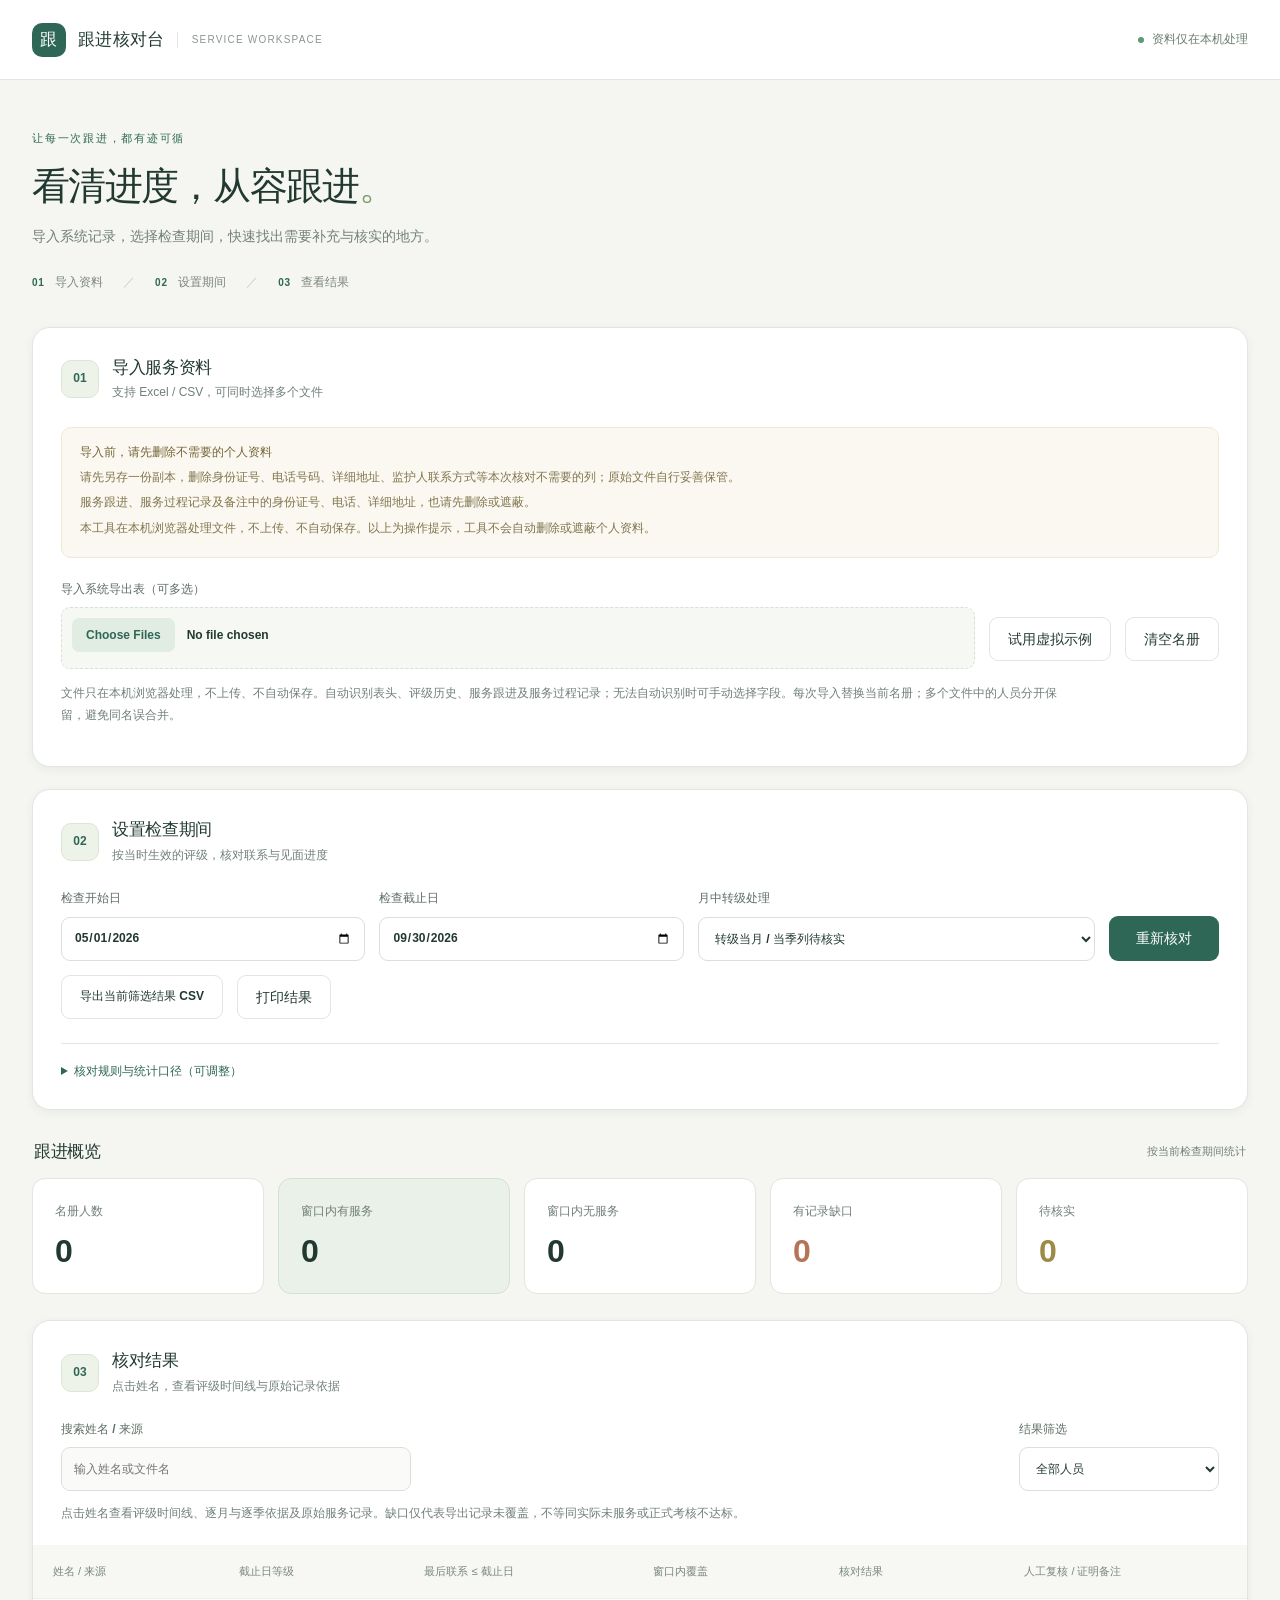
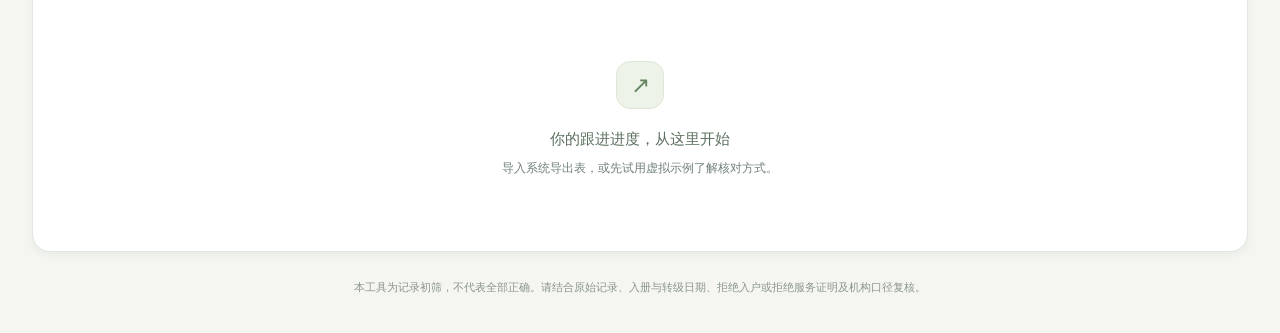
==== index.html @ 6cd7bc01 "Publish responsive follow-up audit tool with import validation" ====
<!doctype html><html lang="zh-Hans"><meta charset="utf-8"><meta name="viewport" content="width=device-width,initial-scale=1"><title>跟进核对台</title><link rel="stylesheet" href="ui.css">
<nav class="topbar"><a class="brand" href="#"><span class="brand-mark">跟</span>跟进核对台<span class="brand-sub">SERVICE WORKSPACE</span></a><span class="local-badge"><i></i>资料仅在本机处理</span></nav><header><div class="eyebrow">让每一次跟进，都有迹可循</div><h1>看清进度，从容跟进<span>。</span></h1><p>导入系统记录，选择检查期间，快速找出需要补充与核实的地方。</p><div class="workflow"><span><b>01</b> 导入资料</span><em>／</em><span><b>02</b> 设置期间</span><em>／</em><span><b>03</b> 查看结果</span></div></header><main>
<section class="card controls import-card"><div class="section-heading"><span class="step">01</span><div><h2>导入服务资料</h2><p>支持 Excel / CSV，可同时选择多个文件</p></div></div><aside class="privacy" style="background:#fff6e5;border:1px solid #e6c889;border-radius:10px;padding:14px 16px;margin-bottom:18px;line-height:1.7"><strong>导入前，请先删除不需要的个人资料</strong><p style="margin:8px 0">请先另存一份副本，删除身份证号、电话号码、详细地址、监护人联系方式等本次核对不需要的列；原始文件自行妥善保管。</p><p style="margin:8px 0">服务跟进、服务过程记录及备注中的身份证号、电话、详细地址，也请先删除或遮蔽。</p><p style="margin:8px 0 0;font-size:13px">本工具在本机浏览器处理文件，不上传、不自动保存。以上为操作提示，工具不会自动删除或遮蔽个人资料。</p></aside><div class="row"><label>导入系统导出表（可多选）<input id="files" type="file" accept=".xlsx,.xls,.csv" multiple></label><button id="demo" class="secondary">试用虚拟示例</button><button id="clear" class="secondary">清空名册</button></div><p class="muted">文件只在本机浏览器处理，不上传、不自动保存。自动识别表头、评级历史、服务跟进及服务过程记录；无法自动识别时可手动选择字段。每次导入替换当前名册；多个文件中的人员分开保留，避免同名误合并。</p><div id="msg" class="muted" role="status" aria-live="polite"></div><button id="importReport" class="secondary" hidden>查看资料检查报告</button></section>
<section class="card controls period-card"><div class="section-heading"><span class="step">02</span><div><h2>设置检查期间</h2><p>按当时生效的评级，核对联系与见面进度</p></div></div><div class="row"><label>检查开始日<input type="date" id="start" value="2026-05-01"></label><label>检查截止日<input type="date" id="end" value="2026-09-30"></label><label>月中转级处理<select id="partial"><option value="review">转级当月 / 当季列待核实</option><option value="strict">从评级生效日起检查</option></select></label><button id="run">重新核对</button><button class="secondary" id="csv">导出当前筛选结果 CSV</button><button class="secondary" onclick="window.print()">打印结果</button></div>
<details><summary>核对规则与统计口径（可调整）</summary><p class="muted">三级每月跟进、每季度至少见面一次；四级每季度跟进、每年至少一次见面（按你确认的统计口径）；五 / 六级每半年联系。电话可满足联系，不能算见面。只有实际有效服务才应计入，系统简表无法证明是否接通。</p><div class="row"><label>五 / 六级联系间隔（月）<input id="interval" type="number" min="1" max="24" value="6"></label><label>未知服务形式<select id="unknown"><option value="contact">计联系，见面待核实</option><option value="review">联系与见面均待核实</option></select></label></div><div id="types" class="row"></div><p class="muted">勾选的方式计为见面。个案默认不勾选：需确认是否面对面；社区服务按此前口径默认计为见面，可取消。活动 / 小组属于实际参加才计入。评级日期不当服务日期；更新时间不当服务日期。同日同方式合并只用于覆盖核对，不代表系统服务人次。</p><p class="muted">季度按自然季度（1—3 / 4—6 / 7—9 / 10—12月），不完整季度列待核实。截止日当天视为完整观察日；截止日尚未结束的月份 / 季度只提示进度。半年检查同时参考窗口记录及最近联系间隔；窗口不足半年时不凭零记录判超期。年度要求未到年末列待核实。</p><p class="muted">无初始评级不倒推，无入册日不假定为评级日。拒绝入户只用于人工复核，不自动豁免月度联系。工具不会把证明备注直接当作服务。</p></details></section>
<section class="overview"><div class="overview-heading"><h2>跟进概览</h2><span>按当前检查期间统计</span></div><div class="stats" id="stats"></div></section>
<section class="card results-card"><div class="section-heading"><span class="step">03</span><div><h2>核对结果</h2><p>点击姓名，查看评级时间线与原始记录依据</p></div></div><div class="row filters"><label>搜索姓名 / 来源<input id="search" placeholder="输入姓名或文件名"></label><label>结果筛选<select id="filter"><option value="all">全部人员</option><option value="issue">有缺口或待核实</option><option value="gap">有记录缺口</option><option value="none">窗口内无服务</option></select></label></div><p class="muted">点击姓名查看评级时间线、逐月与逐季依据及原始服务记录。缺口仅代表导出记录未覆盖，不等同实际未服务或正式考核不达标。</p><div class="scroll"><table><thead><tr><th>姓名 / 来源</th><th>截止日等级</th><th>最后联系 ≤ 截止日</th><th>窗口内覆盖</th><th>核对结果</th><th>人工复核 / 证明备注</th></tr></thead><tbody id="body"></tbody></table><div id="empty" class="empty"><div class="empty-icon">↗</div><h3>你的跟进进度，从这里开始</h3><p>导入系统导出表，或先试用虚拟示例了解核对方式。</p></div></div></section><footer>本工具为记录初筛，不代表全部正确。请结合原始记录、入册与转级日期、拒绝入户或拒绝服务证明及机构口径复核。</footer></main><dialog id="detail"></dialog>
<script src="xlsx.min.js"></script><script src="core.js"></script></html>
---- ui.css ----
:root{--ink:#223932;--muted:#718078;--green:#2e6755;--line:#e1e6df;--paper:#fff;--bg:#f5f6f2;--radius:18px;font-family:Inter,-apple-system,BlinkMacSystemFont,"PingFang SC","Microsoft YaHei",sans-serif;color:var(--ink);background:var(--bg);font-synthesis:none}*{box-sizing:border-box}body{margin:0;font-size:14px;line-height:1.6}a{color:var(--green)}button,input,select,textarea{font:inherit}button,a,input,select,textarea,summary{touch-action:manipulation}button,input,select,textarea{border-radius:9px}button{border:1px solid transparent;min-height:44px;padding:10px 18px;background:var(--green);color:#fff;font-weight:600;cursor:pointer;transition:background .15s,box-shadow .15s}button:hover{background:#24513f;box-shadow:0 3px 9px #234a321a}button.secondary{border-color:var(--line);background:#fff;color:var(--ink)}button.secondary:hover{background:#f0f4ef}button:focus-visible,input:focus-visible,select:focus-visible,textarea:focus-visible,summary:focus-visible,a:focus-visible{outline:3px solid #a8c6b5;outline-offset:3px}input,select,textarea{min-height:44px;border:1px solid #d9e0d7;background:#fff;color:var(--ink);padding:10px 12px;max-width:100%}input[type=checkbox]{min-height:auto;width:17px;height:17px;accent-color:var(--green)}input[type=file]{background:#f6f8f4;border-style:dashed;width:100%;min-height:62px;padding:10px}input::file-selector-button{border:0;border-radius:7px;padding:10px 14px;background:#e1ece3;color:var(--green);margin-right:12px;cursor:pointer;font-weight:600}textarea{width:100%;min-height:76px;resize:vertical;margin-top:8px}label{display:flex;flex-direction:column;gap:8px;font-size:12px;font-weight:600;color:#5c6e63;min-width:0}.topbar{height:80px;padding:0 max(32px,calc((100vw - 1280px)/2));display:flex;justify-content:space-between;align-items:center;border-bottom:1px solid var(--line);background:#fff}.brand{text-decoration:none;color:var(--ink);font-size:17px;font-weight:700;display:flex;gap:12px;align-items:center;letter-spacing:.02em}.brand-mark{width:34px;height:34px;background:var(--green);color:white;display:grid;place-items:center;border-radius:10px;font-size:17px}.brand-sub{font-size:10px;color:#8b958c;letter-spacing:.12em;border-left:1px solid var(--line);padding-left:14px;font-weight:500}.local-badge{display:flex;align-items:center;gap:8px;color:#6b7c70;font-size:12px}.local-badge i{width:6px;height:6px;background:#5e9974;border-radius:50%}header{max-width:1280px;margin:auto;padding:50px 0 34px}.eyebrow{color:var(--green);font-size:11px;letter-spacing:.16em;font-weight:600;margin-bottom:14px}h1{font-size:38px;font-weight:650;letter-spacing:-.045em;line-height:1.3;margin:0}h1 span{color:#7d9a69}header p{color:var(--muted);margin:14px 0 26px}.workflow{display:flex;align-items:center;gap:20px;color:#7c877d;font-size:12px}.workflow b{font-size:10px;color:var(--green);margin-right:7px;letter-spacing:.08em}.workflow em{color:#c2c9bd;font-style:normal}main{max-width:1280px;margin:auto;padding-bottom:32px}.card{background:var(--paper);border:1px solid var(--line);border-radius:var(--radius);padding:28px;margin-bottom:22px;box-shadow:0 3px 10px #253b2410}.section-heading{display:flex;gap:13px;align-items:center;margin-bottom:24px}.step{background:#eef3e9;border:1px solid #dce6d4;color:var(--green);border-radius:10px;width:38px;height:38px;display:grid;place-items:center;font-size:12px;font-weight:600;flex-shrink:0}h2{font-size:17px;line-height:1.4;margin:0;font-weight:650;letter-spacing:-.02em}.section-heading p{font-size:12px;color:var(--muted);margin:4px 0 0}.privacy{background:#faf8f0!important;border:1px solid #eee8d7!important;border-radius:10px!important;color:#81754e;padding:14px 18px!important;margin-bottom:22px!important;font-size:12px!important;line-height:1.7!important}.privacy strong{font-weight:600;color:#756437}.privacy p{margin:5px 0!important;font-size:12px!important}.row{display:flex;flex-wrap:wrap;gap:14px;align-items:flex-end}.import-card>.row>label{flex:1;min-width:300px}.import-card>.row>button{margin-bottom:8px}.muted{font-size:12px;color:var(--muted);line-height:1.8}.import-card>.muted{max-width:1000px;margin:14px 0 0}.period-card>.row>label{flex:1;min-width:160px}.period-card>.row>button{flex-shrink:0}#run{min-width:110px}#csv{font-size:12px}details{border-top:1px solid var(--line);margin-top:24px;padding-top:18px}summary{font-size:12px;color:var(--green);cursor:pointer;font-weight:600}details .row{margin:18px 0}#types{gap:10px}#types label{background:#f5f7f1;padding:8px 12px;border-radius:7px;color:#5d7162;font-weight:500}.overview{margin:30px 0 26px}.overview-heading{display:flex;justify-content:space-between;align-items:center;margin:0 2px 14px}.overview-heading span{font-size:11px;color:var(--muted)}.stats{display:grid;grid-template-columns:repeat(5,minmax(0,1fr));gap:14px}.stat{padding:20px 22px;border:1px solid var(--line);background:white;border-radius:13px;position:relative}.stat span{font-size:12px;color:var(--muted)}.stat b{display:block;font-size:32px;line-height:1.3;margin-top:10px;letter-spacing:-.04em;font-weight:600;font-variant-numeric:tabular-nums}.stat:nth-child(2){background:#eaf1e8;border-color:#d5e1d0}.stat:nth-child(4) b{color:#b57455}.stat:nth-child(5) b{color:#9c8a49}.results-card{padding:28px 0 0;overflow:hidden}.results-card>.section-heading,.results-card>.row,.results-card>.muted{margin-left:28px;margin-right:28px}.filters{justify-content:space-between;gap:16px}.filters label:first-child{width:350px}.filters label:last-child{width:200px}.filters input{background:#fafbf8}.scroll{overflow:auto;max-height:720px;margin-top:20px}table{border-collapse:collapse;width:100%;font-size:12px;text-align:left}th,td{padding:18px 20px;border-bottom:1px solid #edf0e9;vertical-align:top;min-width:105px}th{position:sticky;top:0;background:#f7f8f4;color:#7b877d;font-size:11px;font-weight:500;z-index:1;white-space:nowrap}td{line-height:1.8}tbody tr:last-child td{border-bottom:0}tbody tr:hover{background:#fafbf8}td:first-child button{padding:0;min-height:32px;border:none!important;background:transparent!important;color:var(--green)!important;font-size:14px;box-shadow:none!important}td:first-child button:hover{text-decoration:underline}td:first-child .small{max-width:160px;overflow-wrap:anywhere}td:nth-child(5){min-width:235px}td:last-child{min-width:235px}td select{width:100%;font-size:11px}td textarea{font-size:11px}.tag{display:inline-block;border-radius:5px;padding:3px 8px;font-size:10px;color:#4e7959;background:#edf4e9;white-space:nowrap}.warn{background:#f6eed8;color:#9b7c30}.bad{background:#fae9e0;color:#ac6044}.small{font-size:11px}.months{white-space:nowrap}.empty{text-align:center;padding:62px 20px 72px;color:var(--muted)}.empty-icon{display:grid;place-items:center;width:48px;height:48px;background:#eef3e9;border:1px solid #dfe8d7;color:#658560;font-size:23px;border-radius:14px;margin:0 auto 18px}.empty h3{font-size:15px;font-weight:500;color:#5a6f5d;margin:0}.empty p{font-size:12px;margin:8px 0 0}footer{font-size:11px;color:#8b968c;padding:4px 16px;line-height:1.8;text-align:center}dialog{border:1px solid var(--line);border-radius:18px;width:min(900px,92vw);max-height:88vh;padding:28px;box-shadow:0 20px 80px #1a342233;color:var(--ink);overflow:auto}dialog::backdrop{background:#203b3255;backdrop-filter:blur(4px)}dialog h3{font-size:14px;margin-top:24px}dialog table th{position:static}#msg{white-space:pre-wrap;margin-top:12px;color:var(--green)}[hidden]{display:none!important}
@media(min-width:1450px){header,main{max-width:1320px}.topbar{padding-left:calc((100vw - 1320px)/2);padding-right:calc((100vw - 1320px)/2)}}
@media(max-width:1360px){header,main{margin-left:32px;margin-right:32px}.period-card>.row>label{flex-basis:22%}.period-card>.row>label:nth-child(3){flex-basis:30%}}
@media(max-width:760px){.topbar{height:66px;padding:0 20px}.brand-sub{display:none}.brand{font-size:15px}.local-badge{font-size:10px;gap:5px}header{padding:32px 0 26px}header,main{margin-left:18px;margin-right:18px}h1{font-size:29px}.eyebrow{font-size:10px}header p{font-size:12px;max-width:300px}.workflow{gap:11px;font-size:10px}.card{padding:20px;border-radius:14px;margin-bottom:16px}.section-heading{margin-bottom:18px}.section-heading p{font-size:11px}h2{font-size:16px}.privacy{padding:12px!important}.import-card>.row>label{min-width:100%;flex-basis:100%}.import-card>.row>button{flex:1;margin:0}.row{gap:12px}.period-card>.row>label{min-width:0;flex-basis:calc(50% - 6px)}.period-card>.row>label:nth-child(3){flex-basis:100%}.period-card>.row>button{flex:1}#run{flex-basis:100%}#csv{padding-left:8px;padding-right:8px}.overview{margin-top:24px}.stats{grid-template-columns:repeat(2,minmax(0,1fr));gap:10px}.stat{padding:16px}.stat:first-child{grid-column:1/-1;display:flex;align-items:center;justify-content:space-between}.stat:first-child b{margin:0}.stat b{font-size:28px}.overview-heading span{font-size:10px}.results-card{padding:20px 0 0}.results-card>.section-heading,.results-card>.row,.results-card>.muted{margin-left:20px;margin-right:20px}.filters label:first-child,.filters label:last-child{width:100%}.scroll{max-height:none;overflow:visible;padding:0 14px 14px}#body{display:block}table:has(#body){display:block}table:has(#body)>thead{display:none}#body tr{display:grid;grid-template-columns:1fr 1fr;background:#fff;border:1px solid var(--line);border-radius:12px;margin-bottom:12px;overflow:hidden}#body td{display:block;min-width:0!important;padding:12px 14px;border:0;overflow-wrap:anywhere}#body td::before{display:block;font-size:10px;color:var(--muted);margin-bottom:5px}#body td:nth-child(1)::before{content:'姓名 / 来源'}#body td:nth-child(2)::before{content:'截止日等级'}#body td:nth-child(3)::before{content:'最后联系'}#body td:nth-child(4)::before{content:'窗口内覆盖'}#body td:nth-child(5)::before{content:'核对结果'}#body td:nth-child(6)::before{content:'人工复核 / 证明备注'}#body td:nth-child(5),#body td:nth-child(6){grid-column:1/-1;border-top:1px solid #edf0e9}#body td:first-child .small{max-width:none}dialog{padding:20px;width:94vw}dialog table{display:block;overflow:auto}dialog .row label{width:100%}.empty{padding:38px 8px 45px}footer{padding:4px 0;text-align:left}}
@media(prefers-reduced-motion:reduce){*{transition:none!important}}
@media print{.topbar,header,.controls,button,.filters{display:none!important}body{background:#fff}main{margin:0;max-width:none}.card{box-shadow:none}.scroll{max-height:none;overflow:visible}.stats{grid-template-columns:repeat(5,1fr)}th{position:static}#body{display:table-row-group}#body tr{display:table-row}#body td{display:table-cell}#body td::before{display:none}table:has(#body){display:table}table:has(#body)>thead{display:table-header-group}}
.report-list{max-height:50vh;overflow:auto;border:1px solid var(--line);border-radius:10px;margin:20px 0}.report-item{padding:14px 16px;border-bottom:1px solid var(--line)}.report-item:last-child{border:0}.report-item strong{font-size:12px;overflow-wrap:anywhere}.report-item p{font-size:12px;color:var(--muted);margin:5px 0 0}.report-actions{display:flex;gap:12px;flex-wrap:wrap}.import-report h2{font-size:21px}#importReport{margin-top:12px;font-size:12px}.import-report .eyebrow{margin-top:0}@media(max-width:760px){.report-actions button{width:100%}}
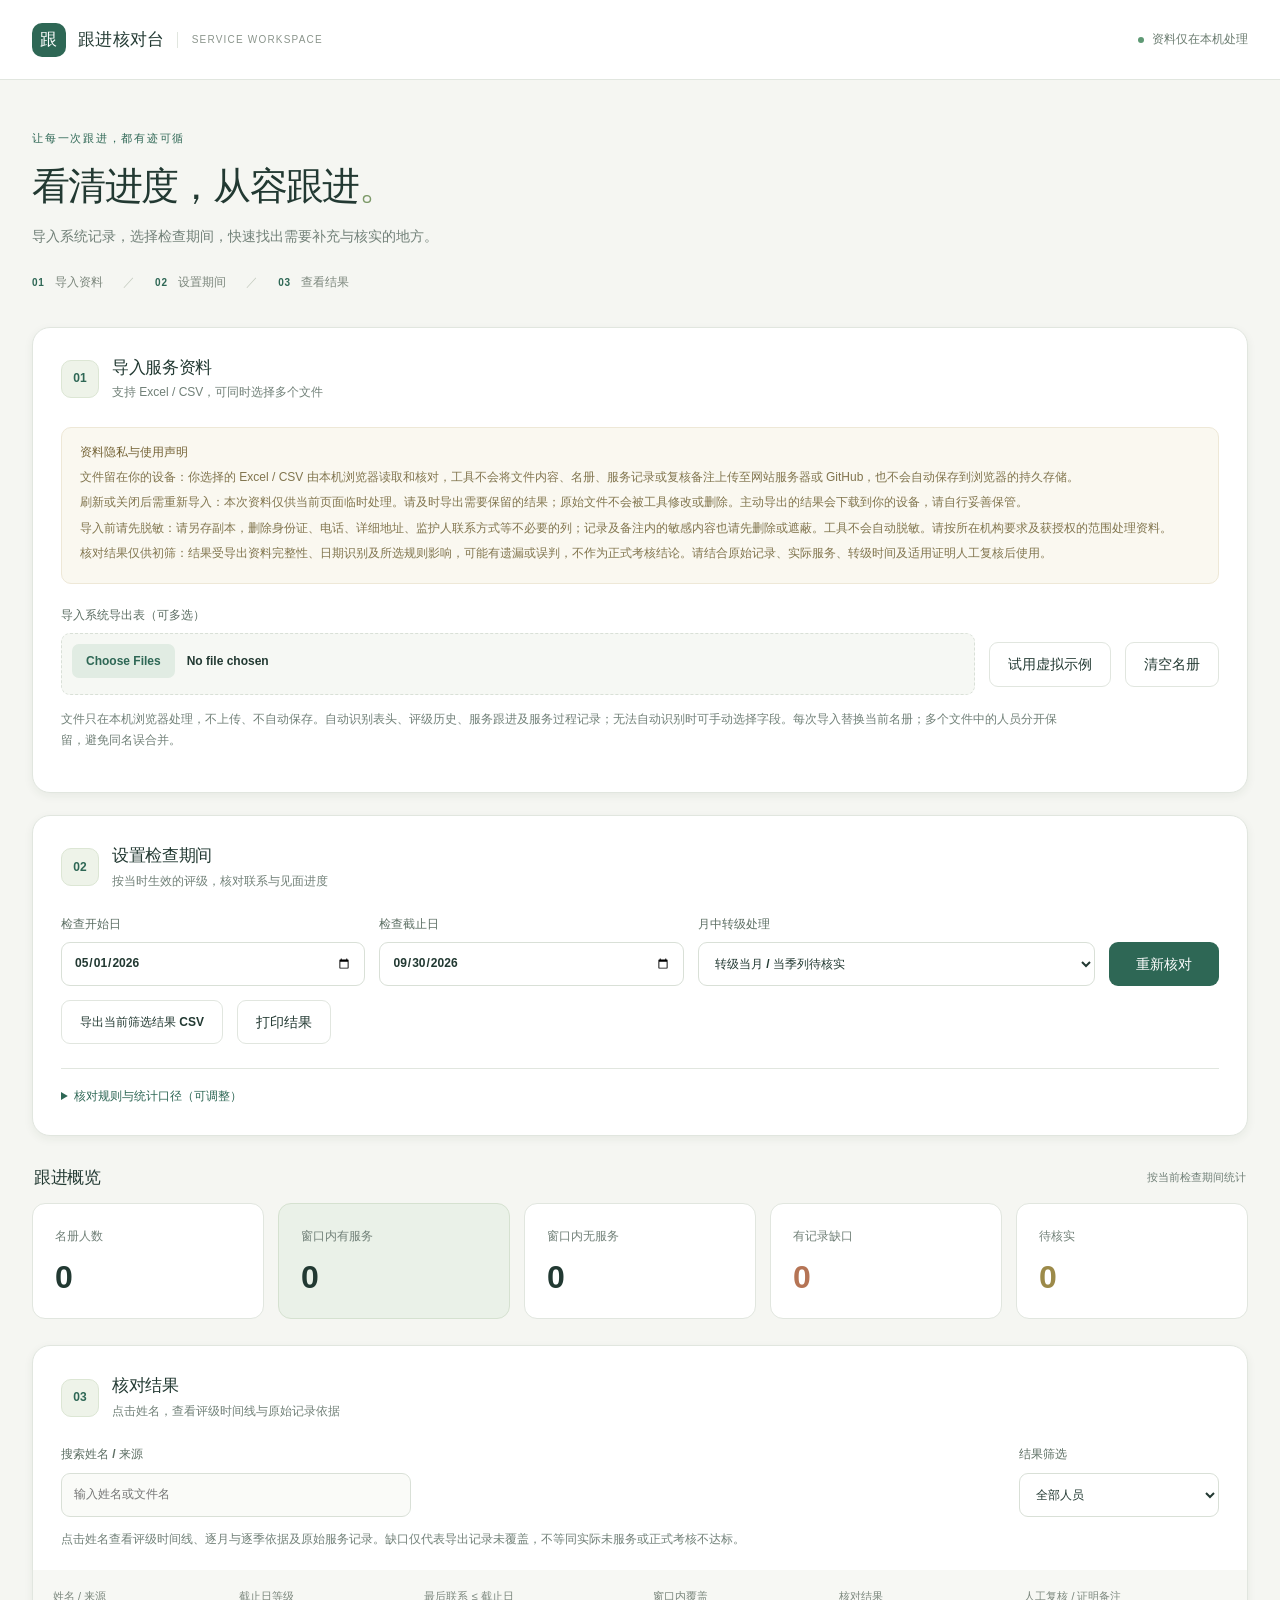
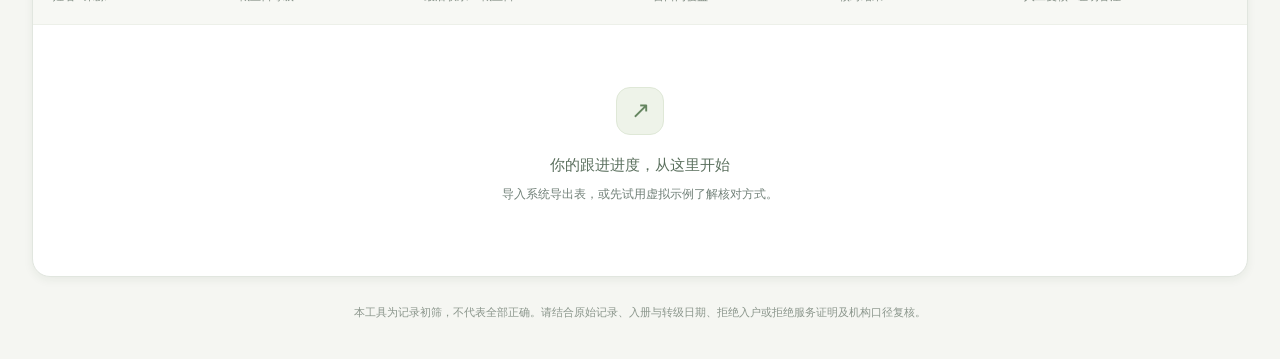
==== commit 103e3b3b: "Explain local file handling, privacy precautions and audit limitations" ====
--- a/index.html
+++ b/index.html
@@ -1,6 +1,6 @@
 <!doctype html><html lang="zh-Hans"><meta charset="utf-8"><meta name="viewport" content="width=device-width,initial-scale=1"><title>跟进核对台</title><link rel="stylesheet" href="ui.css">
 <nav class="topbar"><a class="brand" href="#"><span class="brand-mark">跟</span>跟进核对台<span class="brand-sub">SERVICE WORKSPACE</span></a><span class="local-badge"><i></i>资料仅在本机处理</span></nav><header><div class="eyebrow">让每一次跟进，都有迹可循</div><h1>看清进度，从容跟进<span>。</span></h1><p>导入系统记录，选择检查期间，快速找出需要补充与核实的地方。</p><div class="workflow"><span><b>01</b> 导入资料</span><em>／</em><span><b>02</b> 设置期间</span><em>／</em><span><b>03</b> 查看结果</span></div></header><main>
-<section class="card controls import-card"><div class="section-heading"><span class="step">01</span><div><h2>导入服务资料</h2><p>支持 Excel / CSV，可同时选择多个文件</p></div></div><aside class="privacy" style="background:#fff6e5;border:1px solid #e6c889;border-radius:10px;padding:14px 16px;margin-bottom:18px;line-height:1.7"><strong>导入前，请先删除不需要的个人资料</strong><p style="margin:8px 0">请先另存一份副本，删除身份证号、电话号码、详细地址、监护人联系方式等本次核对不需要的列；原始文件自行妥善保管。</p><p style="margin:8px 0">服务跟进、服务过程记录及备注中的身份证号、电话、详细地址，也请先删除或遮蔽。</p><p style="margin:8px 0 0;font-size:13px">本工具在本机浏览器处理文件，不上传、不自动保存。以上为操作提示，工具不会自动删除或遮蔽个人资料。</p></aside><div class="row"><label>导入系统导出表（可多选）<input id="files" type="file" accept=".xlsx,.xls,.csv" multiple></label><button id="demo" class="secondary">试用虚拟示例</button><button id="clear" class="secondary">清空名册</button></div><p class="muted">文件只在本机浏览器处理，不上传、不自动保存。自动识别表头、评级历史、服务跟进及服务过程记录；无法自动识别时可手动选择字段。每次导入替换当前名册；多个文件中的人员分开保留，避免同名误合并。</p><div id="msg" class="muted" role="status" aria-live="polite"></div><button id="importReport" class="secondary" hidden>查看资料检查报告</button></section>
+<section class="card controls import-card"><div class="section-heading"><span class="step">01</span><div><h2>导入服务资料</h2><p>支持 Excel / CSV，可同时选择多个文件</p></div></div><aside class="privacy" aria-label="资料隐私与使用声明"><strong>资料隐私与使用声明</strong><p><b>文件留在你的设备：</b>你选择的 Excel / CSV 由本机浏览器读取和核对，工具不会将文件内容、名册、服务记录或复核备注上传至网站服务器或 GitHub，也不会自动保存到浏览器的持久存储。</p><p><b>刷新或关闭后需重新导入：</b>本次资料仅供当前页面临时处理。请及时导出需要保留的结果；原始文件不会被工具修改或删除。主动导出的结果会下载到你的设备，请自行妥善保管。</p><p><b>导入前请先脱敏：</b>请另存副本，删除身份证、电话、详细地址、监护人联系方式等不必要的列；记录及备注内的敏感内容也请先删除或遮蔽。工具不会自动脱敏。请按所在机构要求及获授权的范围处理资料。</p><p><b>核对结果仅供初筛：</b>结果受导出资料完整性、日期识别及所选规则影响，可能有遗漏或误判，不作为正式考核结论。请结合原始记录、实际服务、转级时间及适用证明人工复核后使用。</p></aside><div class="row"><label>导入系统导出表（可多选）<input id="files" type="file" accept=".xlsx,.xls,.csv" multiple></label><button id="demo" class="secondary">试用虚拟示例</button><button id="clear" class="secondary">清空名册</button></div><p class="muted">文件只在本机浏览器处理，不上传、不自动保存。自动识别表头、评级历史、服务跟进及服务过程记录；无法自动识别时可手动选择字段。每次导入替换当前名册；多个文件中的人员分开保留，避免同名误合并。</p><div id="msg" class="muted" role="status" aria-live="polite"></div><button id="importReport" class="secondary" hidden>查看资料检查报告</button></section>
 <section class="card controls period-card"><div class="section-heading"><span class="step">02</span><div><h2>设置检查期间</h2><p>按当时生效的评级，核对联系与见面进度</p></div></div><div class="row"><label>检查开始日<input type="date" id="start" value="2026-05-01"></label><label>检查截止日<input type="date" id="end" value="2026-09-30"></label><label>月中转级处理<select id="partial"><option value="review">转级当月 / 当季列待核实</option><option value="strict">从评级生效日起检查</option></select></label><button id="run">重新核对</button><button class="secondary" id="csv">导出当前筛选结果 CSV</button><button class="secondary" onclick="window.print()">打印结果</button></div>
 <details><summary>核对规则与统计口径（可调整）</summary><p class="muted">三级每月跟进、每季度至少见面一次；四级每季度跟进、每年至少一次见面（按你确认的统计口径）；五 / 六级每半年联系。电话可满足联系，不能算见面。只有实际有效服务才应计入，系统简表无法证明是否接通。</p><div class="row"><label>五 / 六级联系间隔（月）<input id="interval" type="number" min="1" max="24" value="6"></label><label>未知服务形式<select id="unknown"><option value="contact">计联系，见面待核实</option><option value="review">联系与见面均待核实</option></select></label></div><div id="types" class="row"></div><p class="muted">勾选的方式计为见面。个案默认不勾选：需确认是否面对面；社区服务按此前口径默认计为见面，可取消。活动 / 小组属于实际参加才计入。评级日期不当服务日期；更新时间不当服务日期。同日同方式合并只用于覆盖核对，不代表系统服务人次。</p><p class="muted">季度按自然季度（1—3 / 4—6 / 7—9 / 10—12月），不完整季度列待核实。截止日当天视为完整观察日；截止日尚未结束的月份 / 季度只提示进度。半年检查同时参考窗口记录及最近联系间隔；窗口不足半年时不凭零记录判超期。年度要求未到年末列待核实。</p><p class="muted">无初始评级不倒推，无入册日不假定为评级日。拒绝入户只用于人工复核，不自动豁免月度联系。工具不会把证明备注直接当作服务。</p></details></section>
 <section class="overview"><div class="overview-heading"><h2>跟进概览</h2><span>按当前检查期间统计</span></div><div class="stats" id="stats"></div></section>
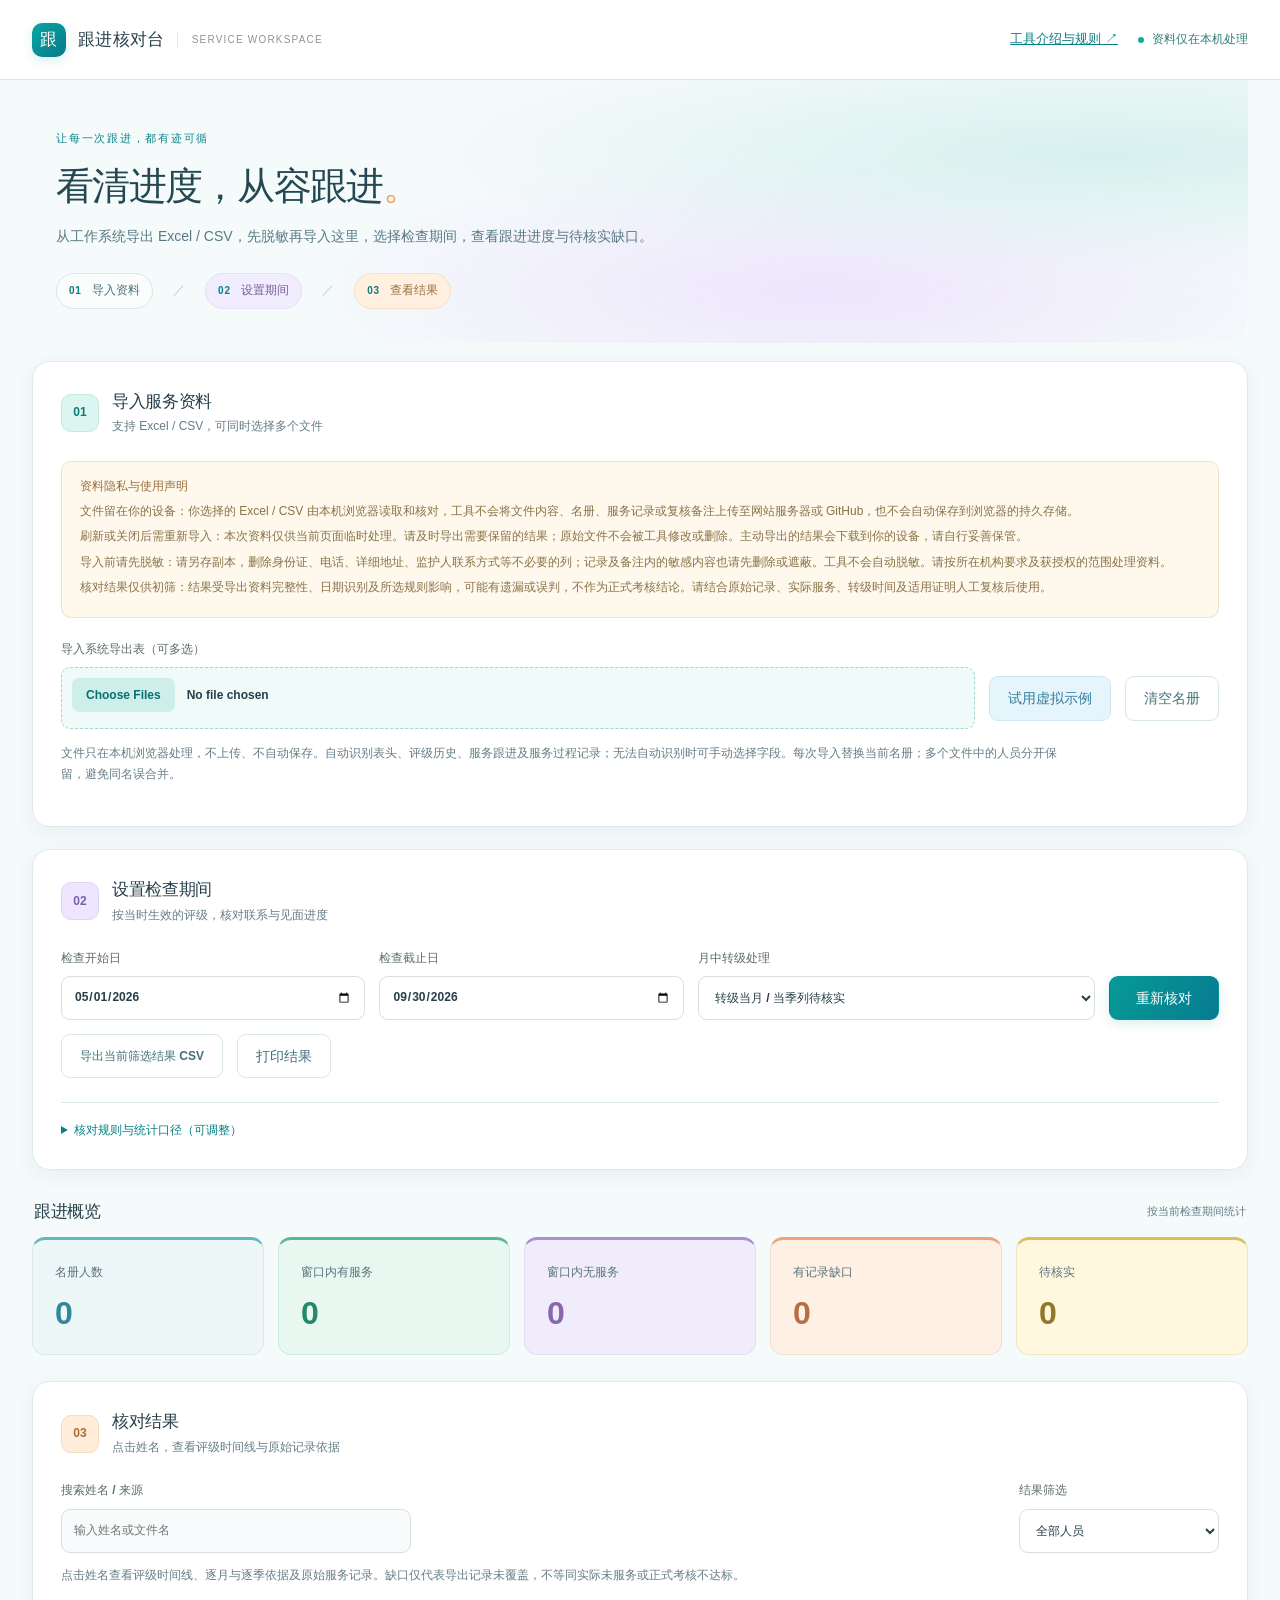
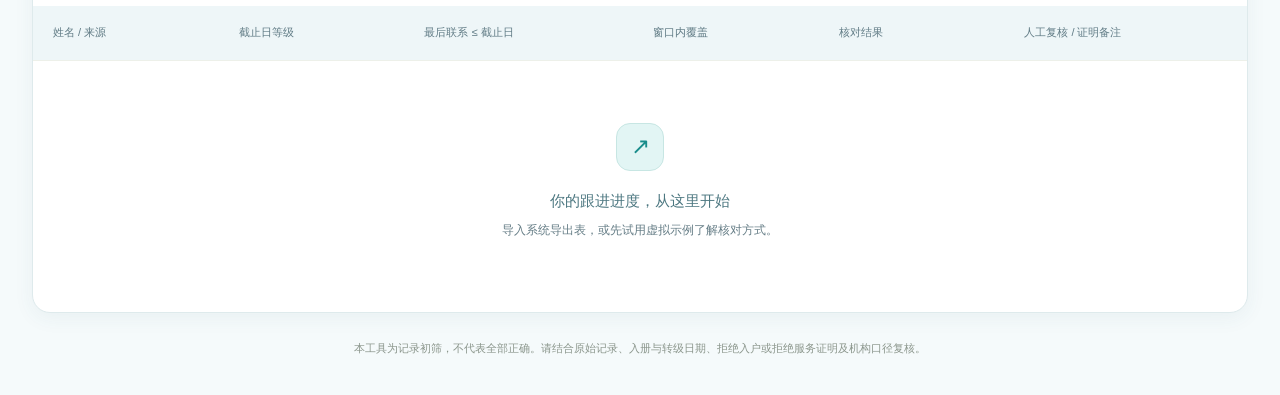
==== commit b7790e8c: "Link guide from homepage and explain system export workflow" ====
--- a/index.html
+++ b/index.html
@@ -1,8 +1,8 @@
 <!doctype html><html lang="zh-Hans"><meta charset="utf-8"><meta name="viewport" content="width=device-width,initial-scale=1"><title>跟进核对台</title><link rel="stylesheet" href="ui.css">
-<nav class="topbar"><a class="brand" href="#"><span class="brand-mark">跟</span>跟进核对台<span class="brand-sub">SERVICE WORKSPACE</span></a><span class="local-badge"><i></i>资料仅在本机处理</span></nav><header><div class="eyebrow">让每一次跟进，都有迹可循</div><h1>看清进度，从容跟进<span>。</span></h1><p>导入系统记录，选择检查期间，快速找出需要补充与核实的地方。</p><div class="workflow"><span><b>01</b> 导入资料</span><em>／</em><span><b>02</b> 设置期间</span><em>／</em><span><b>03</b> 查看结果</span></div></header><main>
+<nav class="topbar"><a class="brand" href="#"><span class="brand-mark">跟</span>跟进核对台<span class="brand-sub">SERVICE WORKSPACE</span></a><a href="guide.html" target="_blank" rel="noopener" style="font-size:13px;font-weight:600;margin-left:auto;margin-right:20px">工具介绍与规则 ↗</a><span class="local-badge"><i></i>资料仅在本机处理</span></nav><header><div class="eyebrow">让每一次跟进，都有迹可循</div><h1>看清进度，从容跟进<span>。</span></h1><p>从工作系统导出 Excel / CSV，先脱敏再导入这里，选择检查期间，查看跟进进度与待核实缺口。</p><div class="workflow"><span><b>01</b> 导入资料</span><em>／</em><span><b>02</b> 设置期间</span><em>／</em><span><b>03</b> 查看结果</span></div></header><main>
 <section class="card controls import-card"><div class="section-heading"><span class="step">01</span><div><h2>导入服务资料</h2><p>支持 Excel / CSV，可同时选择多个文件</p></div></div><aside class="privacy" aria-label="资料隐私与使用声明"><strong>资料隐私与使用声明</strong><p><b>文件留在你的设备：</b>你选择的 Excel / CSV 由本机浏览器读取和核对，工具不会将文件内容、名册、服务记录或复核备注上传至网站服务器或 GitHub，也不会自动保存到浏览器的持久存储。</p><p><b>刷新或关闭后需重新导入：</b>本次资料仅供当前页面临时处理。请及时导出需要保留的结果；原始文件不会被工具修改或删除。主动导出的结果会下载到你的设备，请自行妥善保管。</p><p><b>导入前请先脱敏：</b>请另存副本，删除身份证、电话、详细地址、监护人联系方式等不必要的列；记录及备注内的敏感内容也请先删除或遮蔽。工具不会自动脱敏。请按所在机构要求及获授权的范围处理资料。</p><p><b>核对结果仅供初筛：</b>结果受导出资料完整性、日期识别及所选规则影响，可能有遗漏或误判，不作为正式考核结论。请结合原始记录、实际服务、转级时间及适用证明人工复核后使用。</p></aside><div class="row"><label>导入系统导出表（可多选）<input id="files" type="file" accept=".xlsx,.xls,.csv" multiple></label><button id="demo" class="secondary">试用虚拟示例</button><button id="clear" class="secondary">清空名册</button></div><p class="muted">文件只在本机浏览器处理，不上传、不自动保存。自动识别表头、评级历史、服务跟进及服务过程记录；无法自动识别时可手动选择字段。每次导入替换当前名册；多个文件中的人员分开保留，避免同名误合并。</p><div id="msg" class="muted" role="status" aria-live="polite"></div><button id="importReport" class="secondary" hidden>查看资料检查报告</button></section>
 <section class="card controls period-card"><div class="section-heading"><span class="step">02</span><div><h2>设置检查期间</h2><p>按当时生效的评级，核对联系与见面进度</p></div></div><div class="row"><label>检查开始日<input type="date" id="start" value="2026-05-01"></label><label>检查截止日<input type="date" id="end" value="2026-09-30"></label><label>月中转级处理<select id="partial"><option value="review">转级当月 / 当季列待核实</option><option value="strict">从评级生效日起检查</option></select></label><button id="run">重新核对</button><button class="secondary" id="csv">导出当前筛选结果 CSV</button><button class="secondary" onclick="window.print()">打印结果</button></div>
-<details><summary>核对规则与统计口径（可调整）</summary><p class="muted">三级每月跟进、每季度至少见面一次；四级每季度跟进、每年至少一次见面（按你确认的统计口径）；五 / 六级每半年联系。电话可满足联系，不能算见面。只有实际有效服务才应计入，系统简表无法证明是否接通。</p><div class="row"><label>五 / 六级联系间隔（月）<input id="interval" type="number" min="1" max="24" value="6"></label><label>未知服务形式<select id="unknown"><option value="contact">计联系，见面待核实</option><option value="review">联系与见面均待核实</option></select></label></div><div id="types" class="row"></div><p class="muted">勾选的方式计为见面。个案默认不勾选：需确认是否面对面；社区服务按此前口径默认计为见面，可取消。活动 / 小组属于实际参加才计入。评级日期不当服务日期；更新时间不当服务日期。同日同方式合并只用于覆盖核对，不代表系统服务人次。</p><p class="muted">季度按自然季度（1—3 / 4—6 / 7—9 / 10—12月），不完整季度列待核实。截止日当天视为完整观察日；截止日尚未结束的月份 / 季度只提示进度。半年检查同时参考窗口记录及最近联系间隔；窗口不足半年时不凭零记录判超期。年度要求未到年末列待核实。</p><p class="muted">无初始评级不倒推，无入册日不假定为评级日。拒绝入户只用于人工复核，不自动豁免月度联系。工具不会把证明备注直接当作服务。</p></details></section>
+<details><summary>核对规则与统计口径（可调整）</summary><p><a href="guide.html#frequency" target="_blank" rel="noopener">查看完整频率说明、规则依据与判读原则 ↗</a>（新页面打开，保留当前资料）</p><p class="muted">三级每月跟进、每季度至少见面一次；四级每季度跟进、每年至少一次见面（按你确认的统计口径）；五 / 六级每半年联系。电话可满足联系，不能算见面。只有实际有效服务才应计入，系统简表无法证明是否接通。</p><div class="row"><label>五 / 六级联系间隔（月）<input id="interval" type="number" min="1" max="24" value="6"></label><label>未知服务形式<select id="unknown"><option value="contact">计联系，见面待核实</option><option value="review">联系与见面均待核实</option></select></label></div><div id="types" class="row"></div><p class="muted">勾选的方式计为见面。个案默认不勾选：需确认是否面对面；社区服务按此前口径默认计为见面，可取消。活动 / 小组属于实际参加才计入。评级日期不当服务日期；更新时间不当服务日期。同日同方式合并只用于覆盖核对，不代表系统服务人次。</p><p class="muted">季度按自然季度（1—3 / 4—6 / 7—9 / 10—12月），不完整季度列待核实。截止日当天视为完整观察日；截止日尚未结束的月份 / 季度只提示进度。半年检查同时参考窗口记录及最近联系间隔；窗口不足半年时不凭零记录判超期。年度要求未到年末列待核实。</p><p class="muted">无初始评级不倒推，无入册日不假定为评级日。拒绝入户只用于人工复核，不自动豁免月度联系。工具不会把证明备注直接当作服务。</p></details></section>
 <section class="overview"><div class="overview-heading"><h2>跟进概览</h2><span>按当前检查期间统计</span></div><div class="stats" id="stats"></div></section>
 <section class="card results-card"><div class="section-heading"><span class="step">03</span><div><h2>核对结果</h2><p>点击姓名，查看评级时间线与原始记录依据</p></div></div><div class="row filters"><label>搜索姓名 / 来源<input id="search" placeholder="输入姓名或文件名"></label><label>结果筛选<select id="filter"><option value="all">全部人员</option><option value="issue">有缺口或待核实</option><option value="gap">有记录缺口</option><option value="none">窗口内无服务</option></select></label></div><p class="muted">点击姓名查看评级时间线、逐月与逐季依据及原始服务记录。缺口仅代表导出记录未覆盖，不等同实际未服务或正式考核不达标。</p><div class="scroll"><table><thead><tr><th>姓名 / 来源</th><th>截止日等级</th><th>最后联系 ≤ 截止日</th><th>窗口内覆盖</th><th>核对结果</th><th>人工复核 / 证明备注</th></tr></thead><tbody id="body"></tbody></table><div id="empty" class="empty"><div class="empty-icon">↗</div><h3>你的跟进进度，从这里开始</h3><p>导入系统导出表，或先试用虚拟示例了解核对方式。</p></div></div></section><footer>本工具为记录初筛，不代表全部正确。请结合原始记录、入册与转级日期、拒绝入户或拒绝服务证明及机构口径复核。</footer></main><dialog id="detail"></dialog>
 <script src="xlsx.min.js"></script><script src="core.js"></script></html>
--- a/ui.css
+++ b/ui.css
@@ -5,3 +5,19 @@
 @media(prefers-reduced-motion:reduce){*{transition:none!important}}
 @media print{.topbar,header,.controls,button,.filters{display:none!important}body{background:#fff}main{margin:0;max-width:none}.card{box-shadow:none}.scroll{max-height:none;overflow:visible}.stats{grid-template-columns:repeat(5,1fr)}th{position:static}#body{display:table-row-group}#body tr{display:table-row}#body td{display:table-cell}#body td::before{display:none}table:has(#body){display:table}table:has(#body)>thead{display:table-header-group}}
 .report-list{max-height:50vh;overflow:auto;border:1px solid var(--line);border-radius:10px;margin:20px 0}.report-item{padding:14px 16px;border-bottom:1px solid var(--line)}.report-item:last-child{border:0}.report-item strong{font-size:12px;overflow-wrap:anywhere}.report-item p{font-size:12px;color:var(--muted);margin:5px 0 0}.report-actions{display:flex;gap:12px;flex-wrap:wrap}.import-report h2{font-size:21px}#importReport{margin-top:12px;font-size:12px}.import-report .eyebrow{margin-top:0}@media(max-width:760px){.report-actions button{width:100%}}
+
+/* Fresh palette: teal, apricot, lavender and sky */
+:root{--ink:#263f49;--muted:#657d86;--green:#087f83;--line:#dce9eb;--bg:#f5fafb}
+.topbar{border-bottom-color:#d5e9ea}.brand-mark{background:linear-gradient(135deg,#08a5a4,#087a8a);box-shadow:0 4px 12px #08969c25}.local-badge{color:#337e78}.local-badge i{background:#11ad91}
+header{position:relative;background:radial-gradient(ellipse at 88% 28%,#d6f0ed 0,transparent 44%),radial-gradient(ellipse at 65% 80%,#ede5fc 0,transparent 46%);border-radius:0 0 28px 28px;padding-left:24px;padding-right:24px;margin-bottom:18px}
+.eyebrow{color:#0a858b}h1{color:#244851}h1 span{color:#f09b5e}header p{color:#587983}
+.workflow span{background:#fff9;border:1px solid #d5e9e9;padding:7px 12px;border-radius:22px;color:#48727a}.workflow span:nth-of-type(2){background:#f2ecff;border-color:#e6ddf7;color:#76609a}.workflow span:nth-of-type(3){background:#fff0df;border-color:#f5dfc5;color:#987044}.workflow em{color:#aac8c9}
+.card{border-color:#deeaec;box-shadow:0 5px 20px #285d6810}.step{background:#ddf5f1;border-color:#c3e9e3;color:#087d78}.period-card .step{background:#eee6ff;border-color:#dfd3f4;color:#7960a6}.results-card .step{background:#ffedda;border-color:#f5ddbf;color:#aa6d37}
+button{background:#087f83}button:hover{background:#06676e;box-shadow:0 4px 12px #087f8326}button.secondary{color:#42717a;border-color:#d8e6e8}button.secondary:hover{background:#eaf7f6;border-color:#b8dcda}
+#demo{background:#e6f5fb;border-color:#cee7f3;color:#317c9d}#run{background:linear-gradient(120deg,#069b96,#087b91);box-shadow:0 4px 12px #088d9a25}#run:hover{background:#087b91}input[type=file]{background:#f0fbf9;border-color:#9fd6d0}input::file-selector-button{background:#ceeeea;color:#096f70}
+.privacy{background:#fff8ec!important;border-color:#f0e1c8!important;color:#897348}.privacy strong{color:#98703b}
+.stat{border-top:3px solid #7fbbb9;background:#fff}.stat:nth-child(1){background:#eef7f8;border-color:#d7e9ed;border-top-color:#64b8c5}.stat:nth-child(2){background:#e8f7f0;border-color:#d1ebdf;border-top-color:#56b99a}.stat:nth-child(3){background:#f0ecfb;border-color:#e4ddf3;border-top-color:#ac91d2}.stat:nth-child(4){background:#fff0e5;border-color:#f4dfcf;border-top-color:#eda477}.stat:nth-child(5){background:#fff8df;border-color:#eee5bf;border-top-color:#ddbd5d}
+.stat:nth-child(1) b{color:#31879b}.stat:nth-child(2) b{color:#268868}.stat:nth-child(3) b{color:#8867b0}.stat:nth-child(4) b{color:#b66e42}.stat:nth-child(5) b{color:#92772b}.stat span{color:#5c747c}
+th{background:#eef6f8;color:#607b85}.filters input{background:#f7fbfc}#types label{background:#eaf6f4;color:#3c7d76}.tag{background:#e1f3e9;color:#2c7a58}.tag.warn{background:#fff0c6;color:#947023}.tag.bad{background:#ffe7df;color:#b85e43}.empty-icon{background:#e2f5f4;border-color:#c7e6e3;color:#198d8b}.empty h3{color:#4c7780}
+@media(max-width:760px){header{padding-left:12px;padding-right:12px}.workflow{gap:6px;flex-wrap:wrap}.workflow span{padding:6px 8px}.workflow em{display:none}}
+@media print{header{background:none}.stat{background:white!important}}
